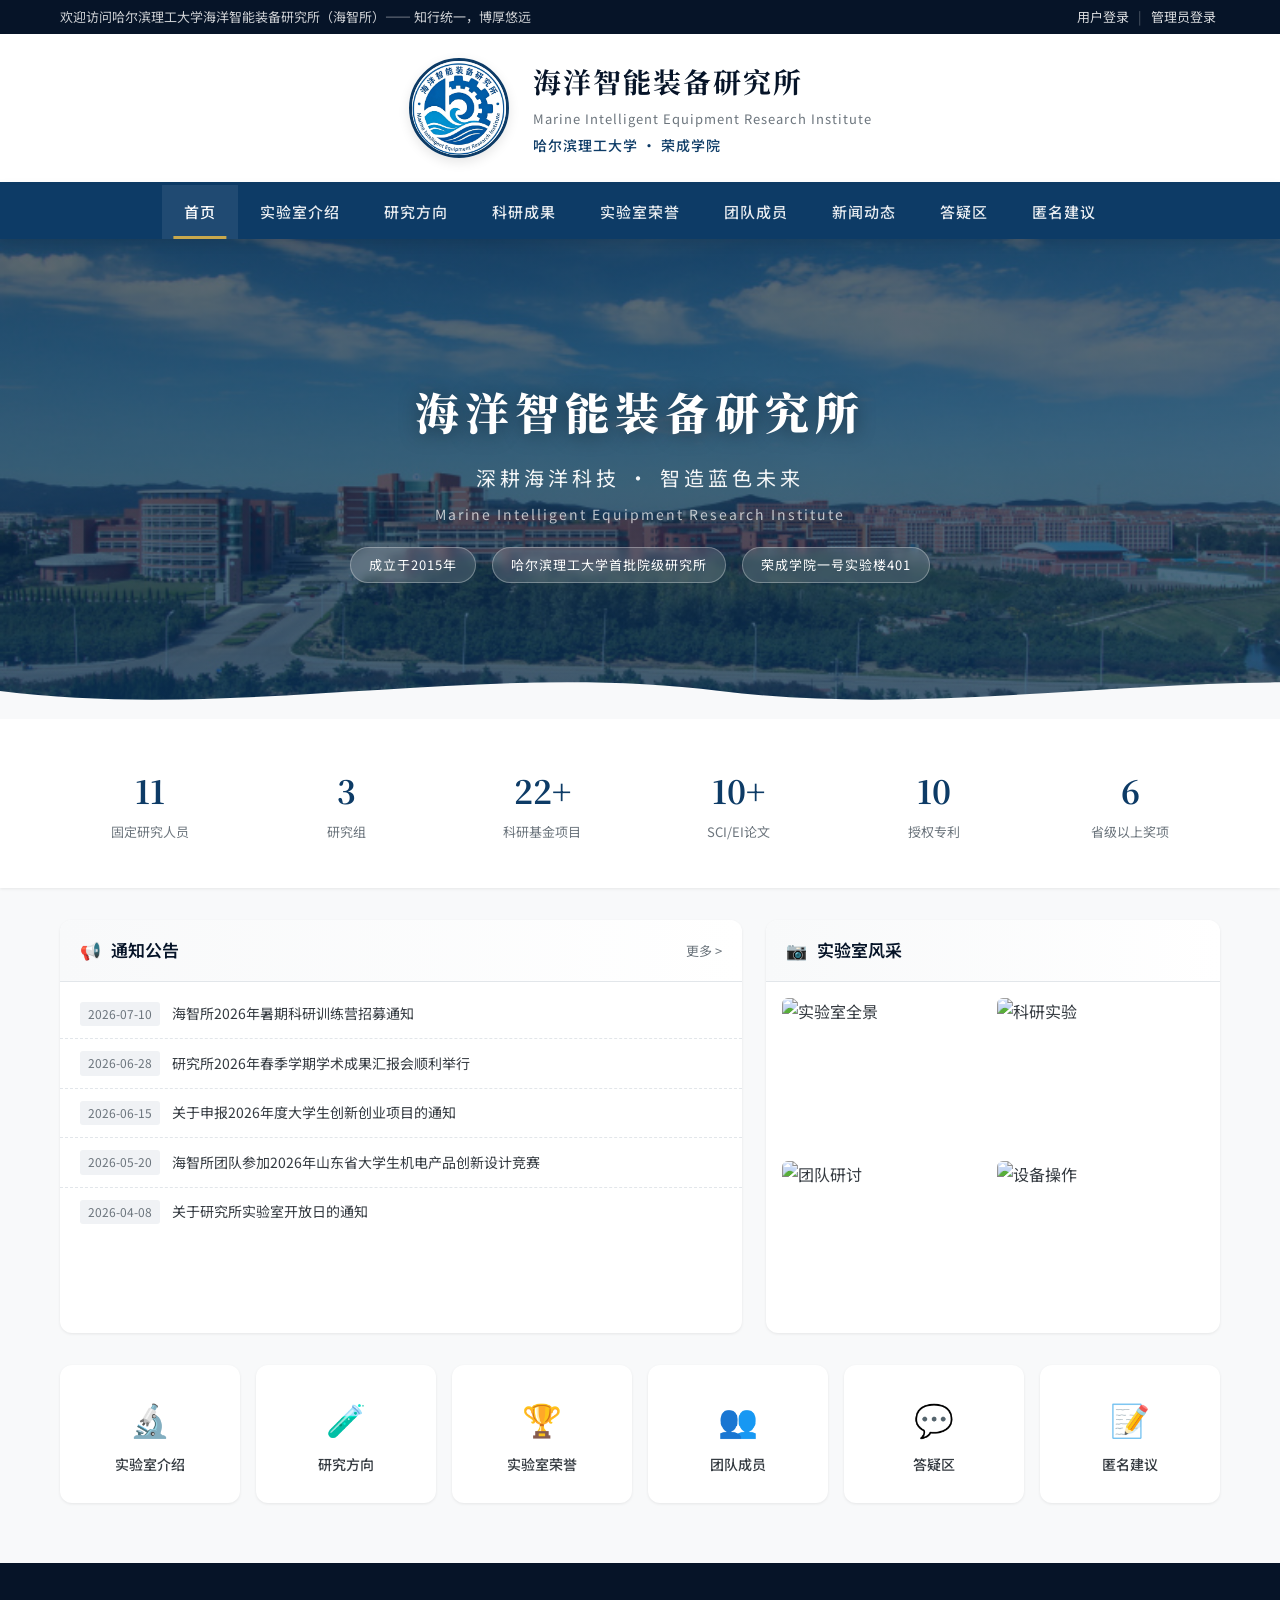
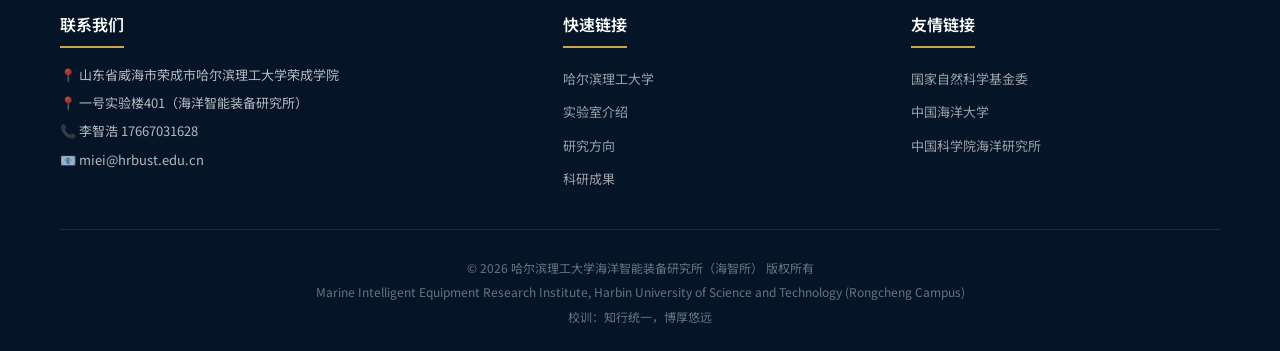
==== index.html @ a6be6913 "feat: 使用真实图片和研究所信息完善网站 - 更新Banner为校区全景图 - 更新数据为真实研究方向/成果/荣誉 - 团队成员使用真实照片 - 添加实验室环境/获奖证书/团队合影展示 - 添加学" ====
<!DOCTYPE html>
<html lang="zh-CN">
<head>
    <meta charset="UTF-8">
    <meta name="viewport" content="width=device-width, initial-scale=1.0">
    <title>哈尔滨理工大学海洋智能装备研究所（海智所）</title>
    <link rel="stylesheet" href="css/style.css">
    <link rel="preconnect" href="https://fonts.googleapis.com">
    <link rel="preconnect" href="https://fonts.gstatic.com" crossorigin>
    <link href="https://fonts.googleapis.com/css2?family=Noto+Serif+SC:wght@400;500;600;700;900&family=Noto+Sans+SC:wght@300;400;500;700&display=swap" rel="stylesheet">
</head>
<body>
    <!-- Top Bar -->
    <div class="top-bar">
        <div class="container">
            <span>欢迎访问哈尔滨理工大学海洋智能装备研究所（海智所）—— 知行统一，博厚悠远</span>
            <div class="top-links">
                <a href="login.html">用户登录</a>
                <span class="sep">|</span>
                <a href="admin-login.html">管理员登录</a>
            </div>
        </div>
    </div>

    <!-- Header -->
    <header class="site-header">
        <div class="container">
            <div class="header-inner">
                <div class="logo-section">
                    <img src="assets/gallery/海智所logo.jpg" alt="海洋智能装备研究所" class="logo-img">
                    <div class="logo-text">
                        <h1 class="site-name">海洋智能装备研究所</h1>
                        <p class="site-subtitle">Marine Intelligent Equipment Research Institute</p>
                        <p class="site-affiliation">哈尔滨理工大学 · 荣成学院</p>
                    </div>
                </div>
            </div>
        </div>
    </header>

    <!-- Navigation -->
    <nav class="main-nav">
        <div class="container">
            <ul class="nav-list">
                <li><a href="#" class="nav-link active" data-page="home">首页</a></li>
                <li><a href="#" class="nav-link" data-page="about">实验室介绍</a></li>
                <li><a href="#" class="nav-link" data-page="research">研究方向</a></li>
                <li><a href="#" class="nav-link" data-page="achievements">科研成果</a></li>
                <li><a href="#" class="nav-link" data-page="honors">实验室荣誉</a></li>
                <li><a href="#" class="nav-link" data-page="team">团队成员</a></li>
                <li><a href="#" class="nav-link" data-page="news">新闻动态</a></li>
                <li><a href="#" class="nav-link" data-page="qa">答疑区</a></li>
                <li><a href="#" class="nav-link" data-page="anonymous">匿名建议</a></li>
            </ul>
        </div>
    </nav>

    <!-- Main Content -->
    <main class="main-content" id="mainContent">
        <!-- ========== 首页 ========== -->
        <section class="page-section active" id="home">
            <!-- Banner -->
            <div class="banner-hero">
                <div class="banner-bg" style="background-image: url('assets/gallery/哈尔滨理工大学（威海）全貌.jpg');">
                    <div class="banner-overlay"></div>
                </div>
                <div class="banner-content container">
                    <h2>海洋智能装备研究所</h2>
                    <p class="banner-subtitle">深耕海洋科技 · 智造蓝色未来</p>
                    <p class="banner-en">Marine Intelligent Equipment Research Institute</p>
                    <div class="banner-tags">
                        <span>成立于2015年</span>
                        <span>哈尔滨理工大学首批院级研究所</span>
                        <span>荣成学院一号实验楼401</span>
                    </div>
                </div>
                <div class="banner-wave"></div>
            </div>

            <!-- Stats Bar -->
            <div class="stats-bar">
                <div class="container">
                    <div class="stats-grid">
                        <div class="stat-item">
                            <span class="stat-num">11</span>
                            <span class="stat-label">固定研究人员</span>
                        </div>
                        <div class="stat-item">
                            <span class="stat-num">3</span>
                            <span class="stat-label">研究组</span>
                        </div>
                        <div class="stat-item">
                            <span class="stat-num">22+</span>
                            <span class="stat-label">科研基金项目</span>
                        </div>
                        <div class="stat-item">
                            <span class="stat-num">10+</span>
                            <span class="stat-label">SCI/EI论文</span>
                        </div>
                        <div class="stat-item">
                            <span class="stat-num">10</span>
                            <span class="stat-label">授权专利</span>
                        </div>
                        <div class="stat-item">
                            <span class="stat-num">6</span>
                            <span class="stat-label">省级以上奖项</span>
                        </div>
                    </div>
                </div>
            </div>

            <div class="container">
                <!-- Notice & Gallery -->
                <div class="home-grid">
                    <!-- 通知公告 -->
                    <div class="home-card notice-card">
                        <div class="card-header">
                            <h3><span class="icon">📢</span> 通知公告</h3>
                            <a href="#" class="more-link" data-page="news">更多 &gt;</a>
                        </div>
                        <ul class="notice-list" id="noticeList">
                            <!-- 动态渲染 -->
                        </ul>
                    </div>

                    <!-- 实验室风采 -->
                    <div class="home-card gallery-card">
                        <div class="card-header">
                            <h3><span class="icon">📷</span> 实验室风采</h3>
                        </div>
                        <div class="gallery-grid" id="galleryGrid">
                            <!-- 动态渲染 -->
                        </div>
                    </div>
                </div>

                <!-- 快捷入口 -->
                <div class="quick-links">
                    <a href="#" class="quick-link-item" data-page="about">
                        <span class="ql-icon">🔬</span>
                        <span>实验室介绍</span>
                    </a>
                    <a href="#" class="quick-link-item" data-page="research">
                        <span class="ql-icon">🧪</span>
                        <span>研究方向</span>
                    </a>
                    <a href="#" class="quick-link-item" data-page="honors">
                        <span class="ql-icon">🏆</span>
                        <span>实验室荣誉</span>
                    </a>
                    <a href="#" class="quick-link-item" data-page="team">
                        <span class="ql-icon">👥</span>
                        <span>团队成员</span>
                    </a>
                    <a href="#" class="quick-link-item" data-page="qa">
                        <span class="ql-icon">💬</span>
                        <span>答疑区</span>
                    </a>
                    <a href="#" class="quick-link-item" data-page="anonymous">
                        <span class="ql-icon">📝</span>
                        <span>匿名建议</span>
                    </a>
                </div>
            </div>
        </section>

        <!-- ========== 实验室介绍 ========== -->
        <section class="page-section" id="about">
            <div class="page-banner" style="background-image: url('assets/gallery/海智所环境/1a6f746c373cbdbd4ec07d8bdb1badfb.jpg');">
                <div class="page-banner-overlay"></div>
                <div class="container">
                    <h2>实验室介绍</h2>
                    <p>About the Institute</p>
                </div>
            </div>
            <div class="container page-body">
                <div class="about-content" id="aboutContent">
                    <!-- 动态渲染 -->
                </div>
                <!-- 实验室环境照片展示 -->
                <div class="lab-environment" id="labEnvironment">
                    <h3 class="section-title">实验室环境</h3>
                    <div class="env-gallery" id="envGallery">
                        <!-- 动态渲染 -->
                    </div>
                </div>
            </div>
        </section>

        <!-- ========== 研究方向 ========== -->
        <section class="page-section" id="research">
            <div class="page-banner">
                <div class="page-banner-overlay"></div>
                <div class="container">
                    <h2>研究方向</h2>
                    <p>Research Directions</p>
                </div>
            </div>
            <div class="container page-body">
                <div class="research-intro">
                    <p>研究所下设三个研究组，围绕海洋智能装备领域的关键科学与技术问题开展系统性研究。</p>
                </div>
                <div class="research-grid" id="researchGrid">
                    <!-- 动态渲染 -->
                </div>
            </div>
        </section>

        <!-- ========== 科研成果 ========== -->
        <section class="page-section" id="achievements">
            <div class="page-banner">
                <div class="page-banner-overlay"></div>
                <div class="container">
                    <h2>科研成果</h2>
                    <p>Research Achievements</p>
                </div>
            </div>
            <div class="container page-body">
                <!-- 科研项目统计 -->
                <div class="ach-stats">
                    <div class="ach-stat-card">
                        <span class="ach-stat-num">2</span>
                        <span class="ach-stat-label">国家自然科学基金</span>
                    </div>
                    <div class="ach-stat-card">
                        <span class="ach-stat-num">5</span>
                        <span class="ach-stat-label">省级基金</span>
                    </div>
                    <div class="ach-stat-card">
                        <span class="ach-stat-num">4</span>
                        <span class="ach-stat-label">司局级基金</span>
                    </div>
                    <div class="ach-stat-card">
                        <span class="ach-stat-num">11</span>
                        <span class="ach-stat-label">校级基金</span>
                    </div>
                    <div class="ach-stat-card">
                        <span class="ach-stat-num">10+</span>
                        <span class="ach-stat-label">SCI/EI论文</span>
                    </div>
                    <div class="ach-stat-card">
                        <span class="ach-stat-num">10</span>
                        <span class="ach-stat-label">授权专利</span>
                    </div>
                </div>
                <h3 class="section-title">代表性成果</h3>
                <div class="achievements-list" id="achievementsList">
                    <!-- 动态渲染 -->
                </div>
                <!-- 学生项目 -->
                <h3 class="section-title" style="margin-top:48px;">学生创新项目</h3>
                <div class="student-projects" id="studentProjects">
                    <!-- 动态渲染 -->
                </div>
            </div>
        </section>

        <!-- ========== 实验室荣誉 ========== -->
        <section class="page-section" id="honors">
            <div class="page-banner">
                <div class="page-banner-overlay"></div>
                <div class="container">
                    <h2>实验室荣誉</h2>
                    <p>Honors & Awards</p>
                </div>
            </div>
            <div class="container page-body">
                <div class="honors-grid" id="honorsGrid">
                    <!-- 动态渲染 -->
                </div>
                <!-- 获奖证书展示 -->
                <div class="certificates-section" id="certificatesSection">
                    <h3 class="section-title">获奖证书</h3>
                    <div class="cert-gallery" id="certGallery">
                        <!-- 动态渲染 -->
                    </div>
                </div>
            </div>
        </section>

        <!-- ========== 团队成员 ========== -->
        <section class="page-section" id="team">
            <div class="page-banner">
                <div class="page-banner-overlay"></div>
                <div class="container">
                    <h2>团队成员</h2>
                    <p>Our Team</p>
                </div>
            </div>
            <div class="container page-body">
                <div class="team-intro">
                    <p>研究所现有固定研究人员11人，其中副教授3人、讲师8人，在读学生15余人，形成了一支结构合理、锐意进取的科研团队。</p>
                </div>
                <div class="team-grid" id="teamGrid">
                    <!-- 动态渲染 -->
                </div>
                <!-- 团队合影 -->
                <div class="team-photos" id="teamPhotos">
                    <h3 class="section-title">团队风采</h3>
                    <div class="team-photos-grid" id="teamPhotosGrid">
                        <!-- 动态渲染 -->
                    </div>
                </div>
            </div>
        </section>

        <!-- ========== 新闻动态 ========== -->
        <section class="page-section" id="news">
            <div class="page-banner">
                <div class="page-banner-overlay"></div>
                <div class="container">
                    <h2>新闻动态</h2>
                    <p>News & Events</p>
                </div>
            </div>
            <div class="container page-body">
                <div class="news-list" id="newsList">
                    <!-- 动态渲染 -->
                </div>
            </div>
        </section>

        <!-- ========== 答疑区 ========== -->
        <section class="page-section" id="qa">
            <div class="page-banner">
                <div class="page-banner-overlay"></div>
                <div class="container">
                    <h2>答疑区</h2>
                    <p>Q & A</p>
                </div>
            </div>
            <div class="container page-body">
                <div class="qa-auth-wall" id="qaAuthWall">
                    <div class="auth-prompt">
                        <span class="auth-icon">🔒</span>
                        <h3>请先登录</h3>
                        <p>答疑区需要用户登录后才能访问</p>
                        <a href="login.html" class="btn-primary">前往登录</a>
                    </div>
                </div>
                <div class="qa-content" id="qaContent" style="display:none;">
                    <div class="qa-list" id="qaList">
                        <!-- 动态加载 -->
                    </div>
                    <div class="qa-form">
                        <h4>提交新问题</h4>
                        <textarea id="qaQuestion" placeholder="请输入您的问题..."></textarea>
                        <button class="btn-primary" onclick="submitQuestion()">提交问题</button>
                    </div>
                </div>
            </div>
        </section>

        <!-- ========== 匿名建议 ========== -->
        <section class="page-section" id="anonymous">
            <div class="page-banner">
                <div class="page-banner-overlay"></div>
                <div class="container">
                    <h2>匿名建议</h2>
                    <p>Anonymous Suggestions</p>
                </div>
            </div>
            <div class="container page-body">
                <div class="anonymous-auth-wall" id="anonymousAuthWall">
                    <div class="auth-prompt">
                        <span class="auth-icon">🔒</span>
                        <h3>请先登录</h3>
                        <p>匿名建议区需要用户登录后才能提交（提交后完全匿名）</p>
                        <a href="login.html" class="btn-primary">前往登录</a>
                    </div>
                </div>
                <div class="anonymous-content" id="anonymousContent" style="display:none;">
                    <div class="anonymous-intro">
                        <p>💡 您的建议将完全匿名提交，我们珍视每一条反馈。</p>
                    </div>
                    <div class="anonymous-form">
                        <select id="suggestionCategory">
                            <option value="">选择建议类别</option>
                            <option value="科研">科研方向</option>
                            <option value="管理">实验室管理</option>
                            <option value="设施">设施设备</option>
                            <option value="其他">其他</option>
                        </select>
                        <textarea id="suggestionContent" placeholder="请输入您的建议（完全匿名）..."></textarea>
                        <button class="btn-primary" onclick="submitSuggestion()">匿名提交</button>
                    </div>
                </div>
            </div>
        </section>
    </main>

    <!-- Footer -->
    <footer class="site-footer">
        <div class="container">
            <div class="footer-grid">
                <div class="footer-col">
                    <h4>联系我们</h4>
                    <p>📍 山东省威海市荣成市哈尔滨理工大学荣成学院</p>
                    <p>📍 一号实验楼401（海洋智能装备研究所）</p>
                    <p>📞 李智浩 17667031628</p>
                    <p>📧 miei@hrbust.edu.cn</p>
                </div>
                <div class="footer-col">
                    <h4>快速链接</h4>
                    <ul>
                        <li><a href="https://www.hrbust.edu.cn" target="_blank">哈尔滨理工大学</a></li>
                        <li><a href="#" data-page="about">实验室介绍</a></li>
                        <li><a href="#" data-page="research">研究方向</a></li>
                        <li><a href="#" data-page="achievements">科研成果</a></li>
                    </ul>
                </div>
                <div class="footer-col">
                    <h4>友情链接</h4>
                    <ul>
                        <li><a href="https://www.nsfc.gov.cn" target="_blank">国家自然科学基金委</a></li>
                        <li><a href="https://www.ouc.edu.cn" target="_blank">中国海洋大学</a></li>
                        <li><a href="https://www.qdio.ac.cn" target="_blank">中国科学院海洋研究所</a></li>
                    </ul>
                </div>
            </div>
            <div class="footer-bottom">
                <p>© 2026 哈尔滨理工大学海洋智能装备研究所（海智所） 版权所有</p>
                <p>Marine Intelligent Equipment Research Institute, Harbin University of Science and Technology (Rongcheng Campus)</p>
                <p style="margin-top:4px;">校训：知行统一，博厚悠远</p>
            </div>
        </div>
    </footer>

    <script src="js/data.js"></script>
    <script src="js/main.js"></script>
</body>
</html>
---- css/style.css ----
/* ============================================
   海洋智能装备研究所 - 主样式表
   哈尔滨理工大学威海校区
   ============================================ */

:root {
    --primary: #0d3b66;
    --primary-dark: #061428;
    --primary-light: #1a6b8a;
    --accent: #c9a84c;
    --accent-light: #e8d5a3;
    --white: #ffffff;
    --gray-50: #f8f9fa;
    --gray-100: #f0f2f5;
    --gray-200: #e2e6ea;
    --gray-300: #ced4da;
    --gray-600: #6c757d;
    --gray-800: #343a40;
    --gray-900: #212529;
    --red: #c0392b;
    --shadow-sm: 0 1px 3px rgba(0,0,0,0.08);
    --shadow-md: 0 4px 12px rgba(0,0,0,0.1);
    --shadow-lg: 0 8px 30px rgba(0,0,0,0.12);
    --radius: 6px;
    --radius-lg: 12px;
    --transition: 0.3s cubic-bezier(0.4, 0, 0.2, 1);
}

*, *::before, *::after { margin: 0; padding: 0; box-sizing: border-box; }
html { scroll-behavior: smooth; }

body {
    font-family: 'Noto Sans SC', -apple-system, BlinkMacSystemFont, sans-serif;
    color: var(--gray-800);
    background: var(--gray-50);
    line-height: 1.7;
    min-height: 100vh;
}
.container { max-width: 1200px; margin: 0 auto; padding: 0 20px; }
a { color: var(--primary); text-decoration: none; transition: var(--transition); }
a:hover { color: var(--primary-light); }
ul { list-style: none; }

/* ========== Top Bar ========== */
.top-bar {
    background: var(--primary-dark);
    color: rgba(255,255,255,0.8);
    font-size: 13px;
    padding: 6px 0;
}
.top-bar .container { display: flex; justify-content: space-between; align-items: center; }
.top-links a { color: rgba(255,255,255,0.85); font-size: 13px; padding: 0 4px; }
.top-links a:hover { color: var(--accent-light); }
.top-links .sep { color: rgba(255,255,255,0.3); margin: 0 2px; }

/* ========== Header ========== */
.site-header {
    background: var(--white);
    padding: 24px 0;
    border-bottom: 3px solid var(--primary);
    box-shadow: var(--shadow-sm);
}
.header-inner { display: flex; align-items: center; justify-content: center; }
.logo-section { display: flex; align-items: center; gap: 24px; }
.logo-img {
    width: 100px; height: 100px;
    border-radius: 50%;
    object-fit: cover;
    border: 3px solid var(--primary);
    box-shadow: var(--shadow-md);
}
.logo-text { text-align: left; }
.site-name {
    font-family: 'Noto Serif SC', serif;
    font-size: 28px; font-weight: 700;
    color: var(--primary-dark);
    letter-spacing: 2px;
}
.site-subtitle { font-size: 13px; color: var(--gray-600); letter-spacing: 1px; margin-top: 2px; }
.site-affiliation { font-size: 14px; color: var(--primary); font-weight: 500; margin-top: 4px; letter-spacing: 1px; }

/* ========== Navigation ========== */
.main-nav {
    background: var(--primary);
    position: sticky; top: 0; z-index: 1000;
    box-shadow: var(--shadow-md);
}
.nav-list { display: flex; justify-content: center; flex-wrap: wrap; }
.nav-link {
    display: block;
    color: rgba(255,255,255,0.9);
    padding: 14px 22px;
    font-size: 15px; font-weight: 500;
    letter-spacing: 1px;
    position: relative;
    transition: var(--transition);
}
.nav-link::after {
    content: '';
    position: absolute; bottom: 0; left: 50%;
    transform: translateX(-50%);
    width: 0; height: 3px;
    background: var(--accent);
    transition: width var(--transition);
}
.nav-link:hover, .nav-link.active { color: var(--white); background: rgba(255,255,255,0.08); }
.nav-link:hover::after, .nav-link.active::after { width: 70%; }

/* ========== Banner Slider ========== */
.banner-slider { position: relative; height: 420px; overflow: hidden; }
.slider-wrapper { height: 100%; position: relative; }
.slide { position: absolute; top: 0; left: 0; width: 100%; height: 100%; opacity: 0; transition: opacity 0.8s ease; }
.slide.active { opacity: 1; }
.slide-bg { position: absolute; top: 0; left: 0; width: 100%; height: 100%; }
.slide-overlay {
    position: absolute; top: 0; left: 0; width: 100%; height: 100%;
    background: radial-gradient(ellipse at center, transparent 30%, rgba(6,20,40,0.6) 100%);
}
.slide-wave {
    position: absolute; bottom: -2px; left: 0; width: 100%; height: 80px;
    background: url("data:image/svg+xml,%3Csvg xmlns='http://www.w3.org/2000/svg' viewBox='0 0 1440 80'%3E%3Cpath fill='%23f8f9fa' d='M0,40 C240,80 480,0 720,40 C960,80 1200,0 1440,40 L1440,80 L0,80 Z'%3E%3C/path%3E%3C/svg%3E") repeat-x;
    background-size: 1440px 80px;
    animation: waveMove 20s linear infinite;
}
@keyframes waveMove { from { background-position-x: 0; } to { background-position-x: 1440px; } }
.slide-content {
    position: relative; z-index: 2;
    height: 100%;
    display: flex; flex-direction: column; justify-content: center; align-items: center;
    text-align: center; color: var(--white);
}
.slide-content h2 {
    font-family: 'Noto Serif SC', serif;
    font-size: 42px; font-weight: 900;
    letter-spacing: 4px; margin-bottom: 16px;
    text-shadow: 0 2px 20px rgba(0,0,0,0.3);
    animation: fadeInUp 0.8s ease;
}
.slide-content p { font-size: 18px; letter-spacing: 3px; opacity: 0.9; animation: fadeInUp 0.8s ease 0.2s both; }
.slide-tag { font-size: 13px; letter-spacing: 2px; opacity: 0.7; margin-top: 12px; animation: fadeInUp 0.8s ease 0.4s both; }
@keyframes fadeInUp { from { opacity: 0; transform: translateY(20px); } to { opacity: 1; transform: translateY(0); } }

.slider-controls { position: absolute; bottom: 24px; left: 50%; transform: translateX(-50%); display: flex; gap: 10px; z-index: 3; }
.slider-dot {
    width: 12px; height: 12px; border-radius: 50%;
    border: 2px solid rgba(255,255,255,0.7);
    background: transparent; cursor: pointer; transition: var(--transition);
}
.slider-dot.active, .slider-dot:hover { background: var(--accent); border-color: var(--accent); }
.slider-arrow {
    position: absolute; top: 50%; transform: translateY(-50%); z-index: 3;
    background: rgba(0,0,0,0.2); border: none;
    color: var(--white); font-size: 24px;
    width: 48px; height: 48px; border-radius: 50%;
    cursor: pointer; transition: var(--transition);
}
.slider-arrow:hover { background: rgba(0,0,0,0.4); }
.slider-arrow.prev { left: 20px; }
.slider-arrow.next { right: 20px; }

/* ========== Home Grid ========== */
.home-grid { display: grid; grid-template-columns: 1.2fr 0.8fr; gap: 24px; margin-top: 32px; }
.home-card {
    background: var(--white); border-radius: var(--radius-lg);
    box-shadow: var(--shadow-sm); overflow: hidden;
    transition: box-shadow var(--transition);
}
.home-card:hover { box-shadow: var(--shadow-md); }
.card-header {
    display: flex; justify-content: space-between; align-items: center;
    padding: 16px 20px; border-bottom: 1px solid var(--gray-200);
    background: linear-gradient(to right, var(--gray-50), var(--white));
}
.card-header h3 { font-size: 17px; font-weight: 600; color: var(--primary-dark); }
.card-header .icon { margin-right: 6px; }
.more-link { font-size: 13px; color: var(--gray-600); }
.more-link:hover { color: var(--primary); }

.notice-list { padding: 8px 0; }
.notice-list li { border-bottom: 1px dashed var(--gray-200); }
.notice-list li:last-child { border-bottom: none; }
.notice-list a {
    display: flex; align-items: center;
    padding: 12px 20px; font-size: 14px; color: var(--gray-800);
    transition: var(--transition);
}
.notice-list a:hover { background: var(--gray-50); color: var(--primary); }
.notice-date {
    font-size: 12px; color: var(--gray-600);
    background: var(--gray-100); padding: 2px 8px;
    border-radius: 3px; margin-right: 12px; white-space: nowrap;
}

.gallery-grid { display: grid; grid-template-columns: 1fr 1fr; gap: 8px; padding: 16px; }
.gallery-item { aspect-ratio: 4/3; border-radius: var(--radius); overflow: hidden; }
.gallery-placeholder {
    width: 100%; height: 100%;
    background: linear-gradient(135deg, var(--primary) 0%, var(--primary-light) 100%);
    display: flex; align-items: center; justify-content: center;
    color: rgba(255,255,255,0.7); font-size: 13px; letter-spacing: 1px;
    transition: transform var(--transition); cursor: pointer;
}
.gallery-placeholder:hover { transform: scale(1.05); }

.quick-links { display: grid; grid-template-columns: repeat(6, 1fr); gap: 16px; margin: 32px 0 48px; }
.quick-link-item {
    display: flex; flex-direction: column; align-items: center; gap: 8px;
    padding: 24px 16px; background: var(--white); border-radius: var(--radius-lg);
    box-shadow: var(--shadow-sm); transition: var(--transition);
    cursor: pointer; border: 2px solid transparent;
}
.quick-link-item:hover { transform: translateY(-4px); box-shadow: var(--shadow-md); border-color: var(--primary-light); }
.ql-icon { font-size: 32px; }
.quick-link-item span:last-child { font-size: 14px; font-weight: 500; color: var(--gray-800); }

/* ========== Page Sections ========== */
.page-section { display: none; animation: pageFadeIn 0.4s ease; }
.page-section.active { display: block; }
@keyframes pageFadeIn { from { opacity: 0; transform: translateY(10px); } to { opacity: 1; transform: translateY(0); } }

.page-banner {
    background: linear-gradient(135deg, var(--primary-dark) 0%, var(--primary) 50%, var(--primary-light) 100%);
    padding: 48px 0; text-align: center; color: var(--white);
    position: relative; overflow: hidden;
}
.page-banner::before {
    content: ''; position: absolute; top: -50%; right: -10%;
    width: 400px; height: 400px; border-radius: 50%;
    background: rgba(255,255,255,0.03);
}
.page-banner::after {
    content: ''; position: absolute; bottom: -30%; left: -5%;
    width: 300px; height: 300px; border-radius: 50%;
    background: rgba(255,255,255,0.03);
}
.page-banner h2 { font-family: 'Noto Serif SC', serif; font-size: 32px; font-weight: 700; letter-spacing: 3px; position: relative; z-index: 1; }
.page-banner p { font-size: 14px; letter-spacing: 2px; opacity: 0.7; margin-top: 8px; position: relative; z-index: 1; }
.page-body { padding: 40px 0 60px; }

/* ========== About ========== */
.about-content { max-width: 900px; margin: 0 auto; }
.about-intro h3, .about-mission h3 {
    font-family: 'Noto Serif SC', serif; font-size: 22px;
    color: var(--primary-dark); margin-bottom: 16px;
    padding-bottom: 12px; border-bottom: 2px solid var(--accent);
    display: inline-block;
}
.about-intro p, .about-mission p { font-size: 15px; line-height: 2; color: var(--gray-800); margin-bottom: 20px; text-indent: 2em; }
.about-features { display: grid; grid-template-columns: repeat(4, 1fr); gap: 20px; margin: 40px 0; }
.feature-item {
    text-align: center; padding: 24px;
    background: var(--white); border-radius: var(--radius-lg);
    box-shadow: var(--shadow-sm); transition: var(--transition);
}
.feature-item:hover { transform: translateY(-4px); box-shadow: var(--shadow-md); }
.feature-num { display: block; font-family: 'Noto Serif SC', serif; font-size: 36px; font-weight: 700; color: var(--primary); }
.feature-label { font-size: 13px; color: var(--gray-600); margin-top: 4px; }

/* ========== Research ========== */
.research-grid { display: grid; grid-template-columns: repeat(3, 1fr); gap: 24px; }
.research-card {
    background: var(--white); padding: 32px 24px;
    border-radius: var(--radius-lg); box-shadow: var(--shadow-sm);
    text-align: center; transition: var(--transition);
    border-top: 4px solid transparent;
}
.research-card:hover { transform: translateY(-6px); box-shadow: var(--shadow-lg); border-top-color: var(--primary); }
.research-icon { font-size: 48px; margin-bottom: 16px; }
.research-card h3 { font-size: 17px; font-weight: 600; color: var(--primary-dark); margin-bottom: 12px; }
.research-card p { font-size: 14px; color: var(--gray-600); line-height: 1.8; }

/* ========== Achievements ========== */
.achievements-list { max-width: 800px; margin: 0 auto; }
.achievement-item { display: flex; gap: 24px; padding: 20px 0; border-bottom: 1px solid var(--gray-200); }
.achievement-item:last-child { border-bottom: none; }
.ach-year { font-family: 'Noto Serif SC', serif; font-size: 24px; font-weight: 700; color: var(--primary); white-space: nowrap; padding-top: 4px; }
.ach-content h4 { font-size: 16px; font-weight: 600; color: var(--gray-900); margin-bottom: 6px; }
.ach-content p { font-size: 14px; color: var(--gray-600); }

/* ========== Honors ========== */
.honors-grid { display: grid; grid-template-columns: repeat(3, 1fr); gap: 24px; }
.honor-card {
    background: var(--white); padding: 32px 20px;
    border-radius: var(--radius-lg); box-shadow: var(--shadow-sm);
    text-align: center; transition: var(--transition);
    position: relative; overflow: hidden;
}
.honor-card::before {
    content: ''; position: absolute; top: 0; left: 0;
    width: 100%; height: 4px;
    background: linear-gradient(to right, var(--accent), var(--primary));
}
.honor-card:hover { transform: translateY(-4px); box-shadow: var(--shadow-md); }
.honor-badge { font-size: 40px; margin-bottom: 12px; }
.honor-card h4 { font-size: 16px; font-weight: 600; color: var(--gray-900); margin-bottom: 6px; }
.honor-card p { font-size: 13px; color: var(--gray-600); }

/* ========== Team ========== */
.team-grid { display: grid; grid-template-columns: repeat(4, 1fr); gap: 24px; }
.team-card {
    background: var(--white); padding: 32px 20px;
    border-radius: var(--radius-lg); box-shadow: var(--shadow-sm);
    text-align: center; transition: var(--transition);
}
.team-card:hover { transform: translateY(-4px); box-shadow: var(--shadow-md); }
.team-avatar {
    width: 80px; height: 80px; border-radius: 50%;
    background: linear-gradient(135deg, var(--primary), var(--primary-light));
    display: flex; align-items: center; justify-content: center;
    font-size: 36px; margin: 0 auto 16px;
    border: 3px solid var(--gray-100);
}
.team-card h4 { font-size: 17px; font-weight: 600; color: var(--gray-900); }
.team-role { font-size: 13px; color: var(--primary); font-weight: 500; margin: 4px 0; }
.team-card p:last-child { font-size: 13px; color: var(--gray-600); margin-top: 4px; }

/* ========== News ========== */
.news-list { max-width: 800px; margin: 0 auto; }
.news-item { display: flex; gap: 20px; padding: 20px 0; border-bottom: 1px solid var(--gray-200); transition: var(--transition); }
.news-item:hover { background: var(--gray-50); padding-left: 12px; }
.news-date-box {
    background: var(--primary); color: var(--white);
    padding: 10px 14px; border-radius: var(--radius);
    text-align: center; min-width: 70px;
    display: flex; flex-direction: column; justify-content: center;
}
.news-day { font-size: 24px; font-weight: 700; line-height: 1; }
.news-month { font-size: 11px; opacity: 0.8; margin-top: 4px; }
.news-content h4 { font-size: 16px; font-weight: 600; color: var(--gray-900); margin-bottom: 6px; }
.news-content p { font-size: 14px; color: var(--gray-600); line-height: 1.7; }

/* ========== Q&A & Anonymous ========== */
.auth-prompt { text-align: center; padding: 60px 20px; background: var(--white); border-radius: var(--radius-lg); box-shadow: var(--shadow-sm); }
.auth-icon { font-size: 48px; display: block; margin-bottom: 16px; }
.auth-prompt h3 { font-size: 20px; color: var(--gray-900); margin-bottom: 8px; }
.auth-prompt p { font-size: 14px; color: var(--gray-600); margin-bottom: 24px; }

.btn-primary {
    display: inline-block; padding: 12px 32px;
    background: var(--primary); color: var(--white);
    border: none; border-radius: var(--radius);
    font-size: 15px; font-weight: 500;
    cursor: pointer; transition: var(--transition); letter-spacing: 1px;
}
.btn-primary:hover { background: var(--primary-light); color: var(--white); transform: translateY(-2px); box-shadow: var(--shadow-md); }

.qa-list, .anonymous-intro { margin-bottom: 32px; }
.qa-item { background: var(--white); padding: 20px; border-radius: var(--radius); margin-bottom: 12px; box-shadow: var(--shadow-sm); }
.qa-item .qa-q { font-weight: 600; color: var(--primary-dark); margin-bottom: 8px; }
.qa-item .qa-a { color: var(--gray-600); font-size: 14px; padding-left: 16px; border-left: 3px solid var(--accent); }
.qa-item .qa-meta { font-size: 12px; color: var(--gray-600); margin-top: 8px; }
.qa-form h4, .anonymous-form h4 { font-size: 17px; margin-bottom: 12px; color: var(--primary-dark); }
.qa-form textarea, .anonymous-form textarea {
    width: 100%; min-height: 120px; padding: 14px;
    border: 1px solid var(--gray-300); border-radius: var(--radius);
    font-family: inherit; font-size: 14px; resize: vertical;
    transition: var(--transition);
}
.qa-form textarea:focus, .anonymous-form textarea:focus { outline: none; border-color: var(--primary); box-shadow: 0 0 0 3px rgba(13,59,102,0.1); }
.anonymous-form select {
    width: 100%; padding: 12px; border: 1px solid var(--gray-300);
    border-radius: var(--radius); font-family: inherit; font-size: 14px;
    margin-bottom: 16px; background: var(--white); transition: var(--transition);
}
.anonymous-form select:focus { outline: none; border-color: var(--primary); }
.anonymous-intro p {
    background: linear-gradient(135deg, #e8f4f8, #f0f8ff);
    padding: 16px 20px; border-radius: var(--radius);
    font-size: 14px; color: var(--primary-dark);
}

/* ========== Footer ========== */
.site-footer { background: var(--primary-dark); color: rgba(255,255,255,0.7); padding: 48px 0 24px; margin-top: 60px; }
.footer-grid { display: grid; grid-template-columns: 1.5fr 1fr 1fr; gap: 40px; margin-bottom: 32px; }
.footer-col h4 { font-size: 16px; font-weight: 600; color: var(--white); margin-bottom: 16px; padding-bottom: 8px; border-bottom: 2px solid var(--accent); display: inline-block; }
.footer-col p { font-size: 13px; margin-bottom: 6px; }
.footer-col ul li { margin-bottom: 6px; }
.footer-col ul a { color: rgba(255,255,255,0.6); font-size: 13px; }
.footer-col ul a:hover { color: var(--accent-light); }
.footer-bottom { text-align: center; padding-top: 24px; border-top: 1px solid rgba(255,255,255,0.1); font-size: 12px; color: rgba(255,255,255,0.4); }
.footer-bottom p { margin-top: 4px; }

/* ========== Login Pages ========== */
.login-page {
    min-height: 100vh; display: flex; align-items: center; justify-content: center;
    background: linear-gradient(135deg, var(--primary-dark) 0%, var(--primary) 50%, var(--primary-light) 100%);
    padding: 20px;
}
.login-card { background: var(--white); border-radius: var(--radius-lg); box-shadow: var(--shadow-lg); padding: 48px 40px; width: 100%; max-width: 420px; }
.login-logo { text-align: center; margin-bottom: 32px; }
.login-logo img { width: 80px; height: 80px; border-radius: 50%; margin-bottom: 12px; }
.login-logo h3 { font-family: 'Noto Serif SC', serif; font-size: 18px; color: var(--primary-dark); }
.login-logo p { font-size: 12px; color: var(--gray-600); margin-top: 4px; }
.form-group { margin-bottom: 20px; }
.form-group label { display: block; font-size: 14px; font-weight: 500; color: var(--gray-800); margin-bottom: 6px; }
.form-group input {
    width: 100%; padding: 12px 16px; border: 1px solid var(--gray-300);
    border-radius: var(--radius); font-size: 15px; font-family: inherit; transition: var(--transition);
}
.form-group input:focus { outline: none; border-color: var(--primary); box-shadow: 0 0 0 3px rgba(13,59,102,0.1); }
.btn-login {
    width: 100%; padding: 14px; background: var(--primary); color: var(--white);
    border: none; border-radius: var(--radius); font-size: 16px; font-weight: 500;
    cursor: pointer; letter-spacing: 2px; transition: var(--transition); margin-top: 8px;
}
.btn-login:hover { background: var(--primary-light); box-shadow: var(--shadow-md); }
.login-back { text-align: center; margin-top: 20px; font-size: 13px; }
.login-back a { color: var(--gray-600); }
.login-back a:hover { color: var(--primary); }
.login-error { color: var(--red); font-size: 13px; text-align: center; margin-top: 12px; display: none; }
.login-error.show { display: block; }

/* ========== Admin Panel ========== */
.admin-page { min-height: 100vh; background: var(--gray-100); }
.admin-header {
    background: var(--primary-dark); color: var(--white);
    padding: 16px 24px; display: flex; justify-content: space-between; align-items: center;
}
.admin-header h2 { font-family: 'Noto Serif SC', serif; font-size: 18px; letter-spacing: 1px; }
.admin-header .btn-logout {
    padding: 8px 20px; background: rgba(255,255,255,0.15); color: var(--white);
    border: 1px solid rgba(255,255,255,0.3); border-radius: var(--radius);
    cursor: pointer; font-size: 13px; transition: var(--transition);
}
.admin-header .btn-logout:hover { background: rgba(255,255,255,0.25); }
.admin-container { max-width: 1200px; margin: 24px auto; padding: 0 20px; }
.admin-tabs {
    display: flex; gap: 4px; background: var(--white);
    border-radius: var(--radius-lg); padding: 6px;
    box-shadow: var(--shadow-sm); margin-bottom: 24px; flex-wrap: wrap;
}
.admin-tab {
    padding: 10px 20px; border: none; background: transparent;
    font-size: 14px; font-weight: 500; cursor: pointer;
    border-radius: var(--radius); transition: var(--transition); color: var(--gray-600);
}
.admin-tab:hover { background: var(--gray-100); }
.admin-tab.active { background: var(--primary); color: var(--white); }
.admin-panel { background: var(--white); border-radius: var(--radius-lg); box-shadow: var(--shadow-sm); padding: 32px; display: none; }
.admin-panel.active { display: block; }
.admin-panel h3 { font-size: 18px; color: var(--primary-dark); margin-bottom: 24px; padding-bottom: 12px; border-bottom: 2px solid var(--gray-200); }
.admin-form .form-row { display: grid; grid-template-columns: 1fr 1fr; gap: 16px; margin-bottom: 16px; }
.admin-form .form-row.full { grid-template-columns: 1fr; }
.admin-form label { display: block; font-size: 13px; font-weight: 500; color: var(--gray-800); margin-bottom: 4px; }
.admin-form input, .admin-form textarea, .admin-form select {
    width: 100%; padding: 10px 14px; border: 1px solid var(--gray-300);
    border-radius: var(--radius); font-family: inherit; font-size: 14px; transition: var(--transition);
}
.admin-form input:focus, .admin-form textarea:focus, .admin-form select:focus { outline: none; border-color: var(--primary); box-shadow: 0 0 0 3px rgba(13,59,102,0.1); }
.admin-form textarea { min-height: 100px; resize: vertical; }
.admin-form .btn-row { display: flex; gap: 12px; margin-top: 20px; }
.btn-secondary { padding: 10px 24px; background: var(--gray-200); border: none; border-radius: var(--radius); font-size: 14px; cursor: pointer; transition: var(--transition); }
.btn-secondary:hover { background: var(--gray-300); }
.btn-danger { padding: 10px 24px; background: var(--red); color: var(--white); border: none; border-radius: var(--radius); font-size: 14px; cursor: pointer; transition: var(--transition); }
.btn-danger:hover { opacity: 0.9; }

.admin-item-list { margin-top: 24px; }
.admin-item { display: flex; justify-content: space-between; align-items: center; padding: 14px 16px; background: var(--gray-50); border-radius: var(--radius); margin-bottom: 8px; transition: var(--transition); }
.admin-item:hover { background: var(--gray-100); }
.admin-item-info { flex: 1; }
.admin-item-info h4 { font-size: 15px; color: var(--gray-900); }
.admin-item-info p { font-size: 13px; color: var(--gray-600); margin-top: 2px; }
.admin-item-actions { display: flex; gap: 8px; }
.admin-item-actions button { padding: 6px 14px; border: none; border-radius: var(--radius); font-size: 12px; cursor: pointer; transition: var(--transition); }
.btn-edit { background: var(--primary-light); color: var(--white); }
.btn-edit:hover { opacity: 0.85; }
.btn-delete { background: var(--red); color: var(--white); }
.btn-delete:hover { opacity: 0.85; }

.image-upload-area {
    border: 2px dashed var(--gray-300); border-radius: var(--radius);
    padding: 40px; text-align: center; cursor: pointer;
    transition: var(--transition); margin-bottom: 16px;
}
.image-upload-area:hover { border-color: var(--primary); background: rgba(13,59,102,0.02); }
.image-upload-area .upload-icon { font-size: 36px; margin-bottom: 8px; }
.image-upload-area p { font-size: 13px; color: var(--gray-600); }
.image-preview { display: flex; flex-wrap: wrap; gap: 12px; margin-top: 16px; }
.image-preview-item { position: relative; width: 120px; height: 90px; border-radius: var(--radius); overflow: hidden; }
.image-preview-item img { width: 100%; height: 100%; object-fit: cover; }
.image-preview-item .remove-btn {
    position: absolute; top: 4px; right: 4px;
    width: 22px; height: 22px; border-radius: 50%;
    background: var(--red); color: var(--white); border: none;
    font-size: 12px; cursor: pointer; display: flex; align-items: center; justify-content: center;
}

/* Toast */
.toast {
    position: fixed; top: 20px; right: 20px; z-index: 9999;
    padding: 14px 24px; border-radius: var(--radius);
    color: var(--white); font-size: 14px;
    animation: toastIn 0.3s ease, toastOut 0.3s ease 2.5s forwards;
    box-shadow: var(--shadow-lg);
}
.toast.success { background: #27ae60; }
.toast.error { background: var(--red); }
@keyframes toastIn { from { opacity: 0; transform: translateX(50px); } to { opacity: 1; transform: translateX(0); } }
@keyframes toastOut { from { opacity: 1; } to { opacity: 0; } }

/* ========== Responsive ========== */
@media (max-width: 992px) {
    .home-grid { grid-template-columns: 1fr; }
    .quick-links { grid-template-columns: repeat(3, 1fr); }
    .research-grid { grid-template-columns: repeat(2, 1fr); }
    .honors-grid { grid-template-columns: repeat(2, 1fr); }
    .team-grid { grid-template-columns: repeat(2, 1fr); }
    .about-features { grid-template-columns: repeat(2, 1fr); }
    .footer-grid { grid-template-columns: 1fr; }
    .slide-content h2 { font-size: 28px; }
    .site-name { font-size: 22px; }
}
@media (max-width: 576px) {
    .quick-links { grid-template-columns: repeat(2, 1fr); }
    .research-grid { grid-template-columns: 1fr; }
    .honors-grid { grid-template-columns: 1fr; }
    .team-grid { grid-template-columns: 1fr; }
    .about-features { grid-template-columns: 1fr 1fr; }
    .banner-hero { height: 300px; }
    .banner-hero h2 { font-size: 24px; }
    .banner-tags { flex-direction: column; gap: 6px; }
    .nav-link { padding: 10px 12px; font-size: 13px; }
    .logo-section { flex-direction: column; text-align: center; }
    .logo-text { text-align: center; }
    .stats-grid { grid-template-columns: repeat(3, 1fr); }
    .ach-stats { grid-template-columns: repeat(3, 1fr); }
    .env-gallery { grid-template-columns: repeat(2, 1fr); }
    .team-photos-grid { grid-template-columns: 1fr; }
    .cert-gallery { grid-template-columns: 1fr; }
}

/* ========== Banner Hero (真实图片背景) ========== */
.banner-hero {
    position: relative;
    height: 480px;
    overflow: hidden;
}
.banner-bg {
    position: absolute;
    top: 0; left: 0;
    width: 100%; height: 100%;
    background-size: cover;
    background-position: center;
}
.banner-overlay {
    position: absolute;
    top: 0; left: 0;
    width: 100%; height: 100%;
    background: linear-gradient(180deg, rgba(6,20,40,0.65) 0%, rgba(13,59,102,0.75) 100%);
}
.banner-content {
    position: relative;
    z-index: 2;
    height: 100%;
    display: flex;
    flex-direction: column;
    justify-content: center;
    align-items: center;
    text-align: center;
    color: var(--white);
}
.banner-content h2 {
    font-family: 'Noto Serif SC', serif;
    font-size: 44px;
    font-weight: 900;
    letter-spacing: 6px;
    margin-bottom: 12px;
    text-shadow: 0 2px 20px rgba(0,0,0,0.4);
}
.banner-subtitle {
    font-size: 20px;
    letter-spacing: 4px;
    opacity: 0.95;
    margin-bottom: 8px;
}
.banner-en {
    font-size: 14px;
    letter-spacing: 2px;
    opacity: 0.7;
    margin-bottom: 20px;
}
.banner-tags {
    display: flex;
    gap: 16px;
    flex-wrap: wrap;
    justify-content: center;
}
.banner-tags span {
    padding: 6px 18px;
    background: rgba(255,255,255,0.15);
    border: 1px solid rgba(255,255,255,0.3);
    border-radius: 20px;
    font-size: 13px;
    letter-spacing: 1px;
    backdrop-filter: blur(4px);
}
.banner-wave {
    position: absolute;
    bottom: -2px; left: 0;
    width: 100%; height: 60px;
    background: url("data:image/svg+xml,%3Csvg xmlns='http://www.w3.org/2000/svg' viewBox='0 0 1440 60'%3E%3Cpath fill='%23f8f9fa' d='M0,30 C240,60 480,0 720,30 C960,60 1200,0 1440,30 L1440,60 L0,60 Z'%3E%3C/path%3E%3C/svg%3E") repeat-x;
    background-size: 1440px 60px;
    z-index: 3;
}

/* Page banner with image background */
.page-banner {
    position: relative;
    padding: 56px 0;
    text-align: center;
    color: var(--white);
    background-size: cover;
    background-position: center;
    overflow: hidden;
}
.page-banner-overlay {
    position: absolute;
    top: 0; left: 0;
    width: 100%; height: 100%;
    background: linear-gradient(135deg, rgba(6,20,40,0.85) 0%, rgba(13,59,102,0.8) 100%);
    z-index: 1;
}
.page-banner .container {
    position: relative;
    z-index: 2;
}

/* ========== Stats Bar ========== */
.stats-bar {
    background: var(--white);
    padding: 32px 0;
    box-shadow: var(--shadow-sm);
    margin-bottom: 32px;
}
.stats-grid {
    display: grid;
    grid-template-columns: repeat(6, 1fr);
    gap: 16px;
    text-align: center;
}
.stat-item {
    padding: 12px;
}
.stat-num {
    display: block;
    font-family: 'Noto Serif SC', serif;
    font-size: 32px;
    font-weight: 700;
    color: var(--primary);
}
.stat-label {
    font-size: 13px;
    color: var(--gray-600);
    margin-top: 4px;
}

/* ========== Section Title ========== */
.section-title {
    font-family: 'Noto Serif SC', serif;
    font-size: 22px;
    color: var(--primary-dark);
    margin: 40px 0 24px;
    padding-bottom: 12px;
    border-bottom: 2px solid var(--accent);
    display: inline-block;
}

/* ========== Lab Environment Gallery ========== */
.env-gallery {
    display: grid;
    grid-template-columns: repeat(4, 1fr);
    gap: 12px;
}
.env-item {
    aspect-ratio: 4/3;
    border-radius: var(--radius);
    overflow: hidden;
    cursor: pointer;
    transition: transform var(--transition);
}
.env-item:hover { transform: scale(1.03); }
.env-item img {
    width: 100%;
    height: 100%;
    object-fit: cover;
}

/* ========== Research Intro & Topics ========== */
.research-intro {
    text-align: center;
    max-width: 700px;
    margin: 0 auto 32px;
    font-size: 15px;
    color: var(--gray-600);
}
.research-topics {
    display: flex;
    flex-wrap: wrap;
    gap: 8px;
    justify-content: center;
    margin-top: 16px;
}
.topic-tag {
    padding: 4px 12px;
    background: rgba(13,59,102,0.08);
    color: var(--primary);
    border-radius: 14px;
    font-size: 12px;
    letter-spacing: 0.5px;
}

/* ========== Achievement Stats ========== */
.ach-stats {
    display: grid;
    grid-template-columns: repeat(6, 1fr);
    gap: 16px;
    margin-bottom: 32px;
}
.ach-stat-card {
    text-align: center;
    padding: 20px 12px;
    background: linear-gradient(135deg, var(--primary-dark), var(--primary));
    border-radius: var(--radius-lg);
    color: var(--white);
    transition: transform var(--transition);
}
.ach-stat-card:hover { transform: translateY(-4px); }
.ach-stat-num {
    display: block;
    font-family: 'Noto Serif SC', serif;
    font-size: 28px;
    font-weight: 700;
}
.ach-stat-label {
    font-size: 12px;
    opacity: 0.85;
    margin-top: 4px;
}

/* ========== Student Projects ========== */
.student-projects {
    display: grid;
    grid-template-columns: repeat(2, 1fr);
    gap: 24px;
}
.sp-group {
    background: var(--white);
    padding: 24px;
    border-radius: var(--radius-lg);
    box-shadow: var(--shadow-sm);
}
.sp-level {
    font-size: 16px;
    font-weight: 700;
    color: var(--primary);
    margin-bottom: 12px;
    padding-bottom: 8px;
    border-bottom: 2px solid var(--accent);
}
.sp-list {
    list-style: none;
    padding: 0;
}
.sp-list li {
    padding: 6px 0;
    font-size: 14px;
    color: var(--gray-800);
    border-bottom: 1px dashed var(--gray-200);
}
.sp-list li:last-child { border-bottom: none; }
.sp-list li::before {
    content: '▸ ';
    color: var(--primary-light);
}

/* ========== Certificate Gallery ========== */
.cert-gallery {
    display: grid;
    grid-template-columns: repeat(2, 1fr);
    gap: 16px;
}
.cert-item {
    border-radius: var(--radius);
    overflow: hidden;
    cursor: pointer;
    box-shadow: var(--shadow-sm);
    transition: transform var(--transition);
}
.cert-item:hover { transform: scale(1.02); }
.cert-item img {
    width: 100%;
    height: auto;
    display: block;
}

/* ========== Team Intro ========== */
.team-intro {
    text-align: center;
    max-width: 700px;
    margin: 0 auto 32px;
    font-size: 15px;
    color: var(--gray-600);
    background: linear-gradient(135deg, #e8f4f8, #f0f8ff);
    padding: 16px 24px;
    border-radius: var(--radius);
}

/* Team avatar with real photo */
.team-card .team-avatar {
    width: 100px;
    height: 100px;
    border-radius: 50%;
    overflow: hidden;
    margin: 0 auto 16px;
    border: 3px solid var(--gray-100);
    background: var(--gray-100);
}
.team-card .team-avatar img {
    width: 100%;
    height: 100%;
    object-fit: cover;
}

/* ========== Team Photos Grid ========== */
.team-photos-grid {
    display: grid;
    grid-template-columns: repeat(3, 1fr);
    gap: 16px;
}
.team-photo-item {
    border-radius: var(--radius);
    overflow: hidden;
    cursor: pointer;
    box-shadow: var(--shadow-sm);
    transition: transform var(--transition);
    aspect-ratio: 16/10;
}
.team-photo-item:hover { transform: scale(1.02); }
.team-photo-item img {
    width: 100%;
    height: 100%;
    object-fit: cover;
}

/* ========== Lightbox ========== */
.lightbox {
    position: fixed;
    top: 0; left: 0;
    width: 100%; height: 100%;
    background: rgba(0,0,0,0.9);
    display: flex;
    align-items: center;
    justify-content: center;
    z-index: 9999;
    cursor: pointer;
}
.lightbox img {
    max-width: 90%;
    max-height: 90%;
    object-fit: contain;
    border-radius: var(--radius);
}
.lightbox-close {
    position: absolute;
    top: 20px;
    right: 30px;
    font-size: 40px;
    color: var(--white);
    cursor: pointer;
    z-index: 10;
    transition: opacity var(--transition);
}
.lightbox-close:hover { opacity: 0.7; }

/* ========== Responsive additions ========== */
@media (max-width: 992px) {
    .stats-grid { grid-template-columns: repeat(3, 1fr); }
    .ach-stats { grid-template-columns: repeat(3, 1fr); }
    .env-gallery { grid-template-columns: repeat(3, 1fr); }
    .student-projects { grid-template-columns: 1fr; }
    .team-photos-grid { grid-template-columns: repeat(2, 1fr); }
    .cert-gallery { grid-template-columns: 1fr; }
}
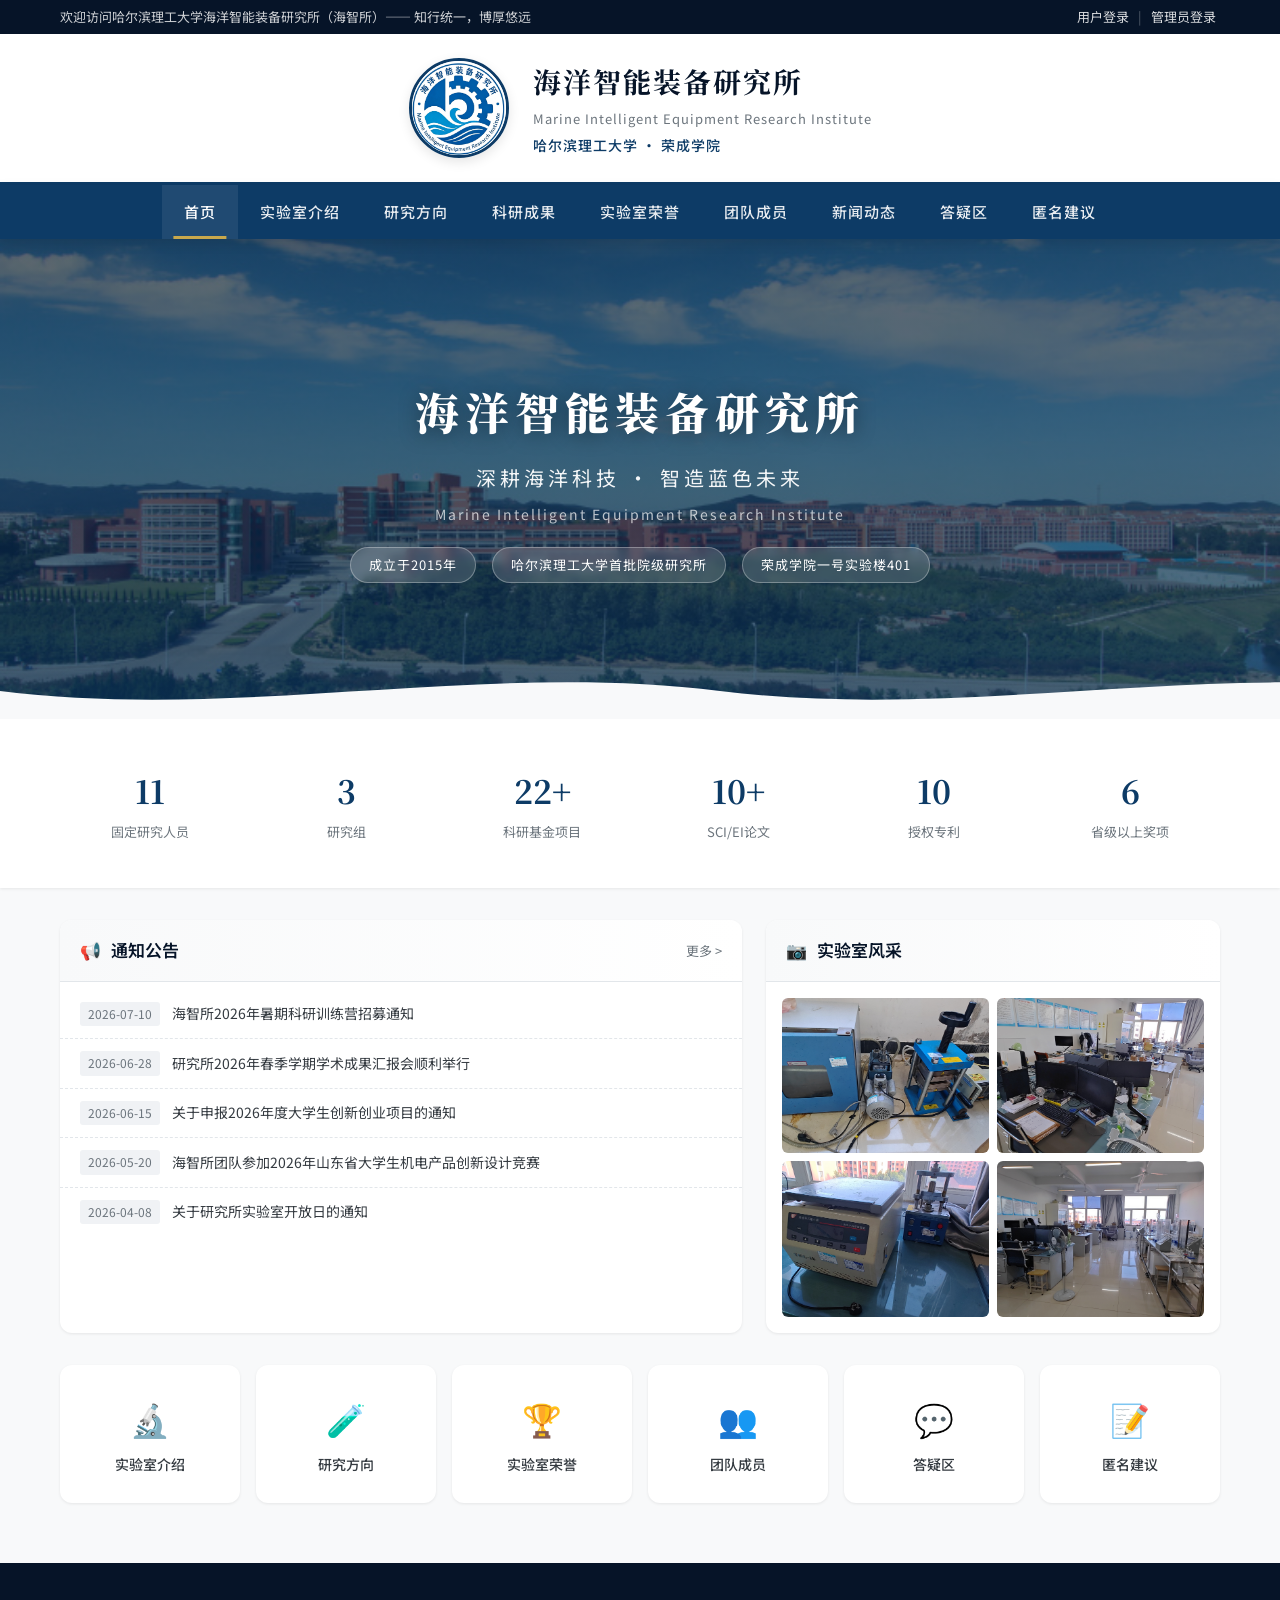
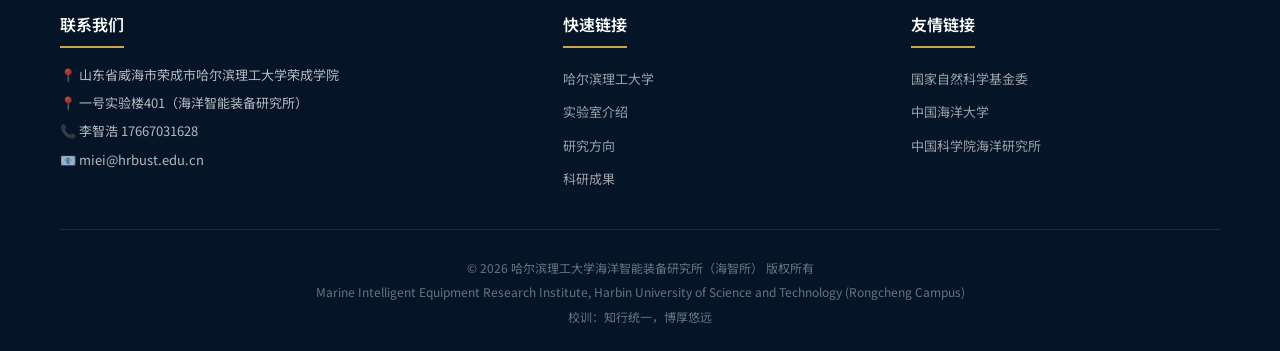
==== commit e7c78ccb: "fix: 修复中文文件名编码问题，所有图片路径改为英文 - 文件夹重命名为英文 (team-members, lab-environment, certificates等) - 根目录图片重命名为英文" ====
--- a/index.html
+++ b/index.html
@@ -27,7 +27,7 @@
         <div class="container">
             <div class="header-inner">
                 <div class="logo-section">
-                    <img src="assets/gallery/海智所logo.jpg" alt="海洋智能装备研究所" class="logo-img">
+                    <img src="assets/gallery/haizhisuo-logo.jpg" alt="海洋智能装备研究所" class="logo-img">
                     <div class="logo-text">
                         <h1 class="site-name">海洋智能装备研究所</h1>
                         <p class="site-subtitle">Marine Intelligent Equipment Research Institute</p>
@@ -61,7 +61,7 @@
         <section class="page-section active" id="home">
             <!-- Banner -->
             <div class="banner-hero">
-                <div class="banner-bg" style="background-image: url('assets/gallery/哈尔滨理工大学（威海）全貌.jpg');">
+                <div class="banner-bg" style="background-image: url('assets/gallery/campus-panorama.jpg');">
                     <div class="banner-overlay"></div>
                 </div>
                 <div class="banner-content container">
@@ -166,7 +166,7 @@
 
         <!-- ========== 实验室介绍 ========== -->
         <section class="page-section" id="about">
-            <div class="page-banner" style="background-image: url('assets/gallery/海智所环境/1a6f746c373cbdbd4ec07d8bdb1badfb.jpg');">
+            <div class="page-banner" style="background-image: url('assets/gallery/lab-environment/1a6f746c373cbdbd4ec07d8bdb1badfb.jpg');">
                 <div class="page-banner-overlay"></div>
                 <div class="container">
                     <h2>实验室介绍</h2>
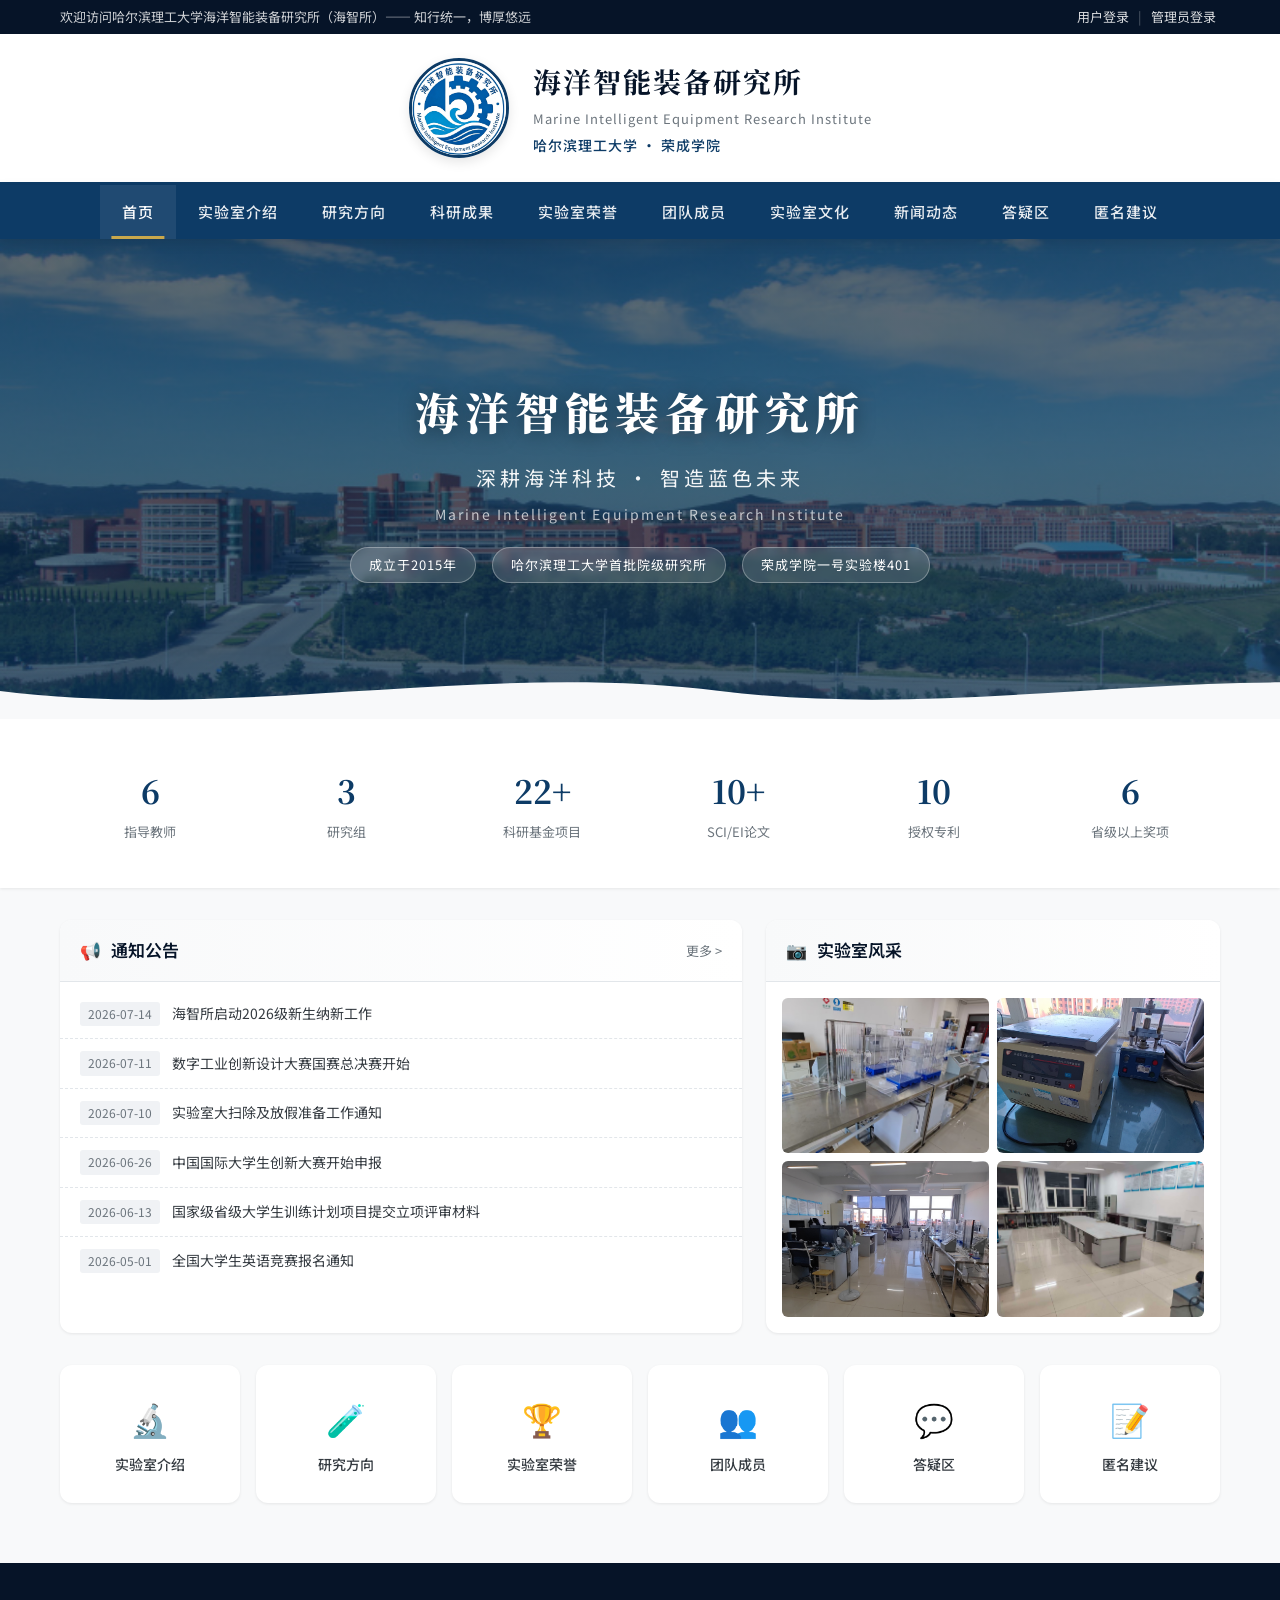
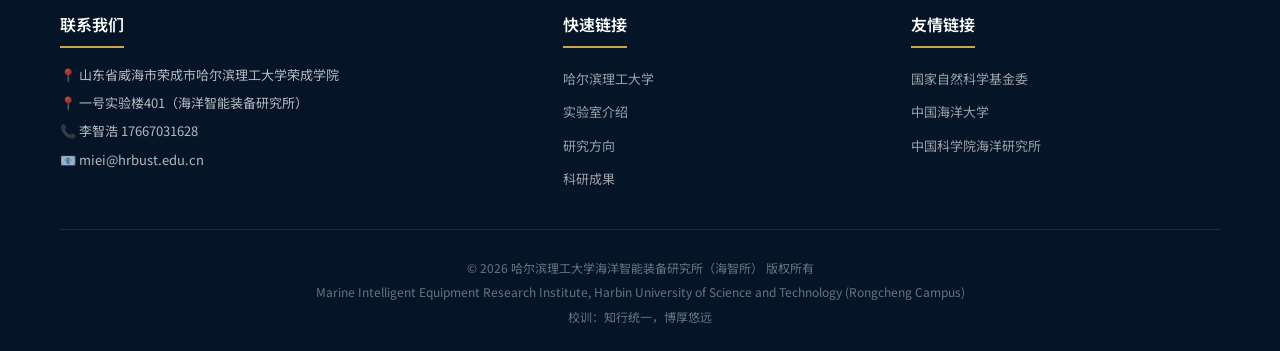
==== commit 704addfd: "refactor: 删除科研成果页面代表性成果板块" ====
--- a/index.html
+++ b/index.html
@@ -48,6 +48,7 @@
                 <li><a href="#" class="nav-link" data-page="achievements">科研成果</a></li>
                 <li><a href="#" class="nav-link" data-page="honors">实验室荣誉</a></li>
                 <li><a href="#" class="nav-link" data-page="team">团队成员</a></li>
+                <li><a href="#" class="nav-link" data-page="labCulturePage">实验室文化</a></li>
                 <li><a href="#" class="nav-link" data-page="news">新闻动态</a></li>
                 <li><a href="#" class="nav-link" data-page="qa">答疑区</a></li>
                 <li><a href="#" class="nav-link" data-page="anonymous">匿名建议</a></li>
@@ -82,8 +83,8 @@
                 <div class="container">
                     <div class="stats-grid">
                         <div class="stat-item">
-                            <span class="stat-num">11</span>
-                            <span class="stat-label">固定研究人员</span>
+                            <span class="stat-num">6</span>
+                            <span class="stat-label">指导教师</span>
                         </div>
                         <div class="stat-item">
                             <span class="stat-num">3</span>
@@ -243,10 +244,6 @@
                         <span class="ach-stat-label">授权专利</span>
                     </div>
                 </div>
-                <h3 class="section-title">代表性成果</h3>
-                <div class="achievements-list" id="achievementsList">
-                    <!-- 动态渲染 -->
-                </div>
                 <!-- 学生项目 -->
                 <h3 class="section-title" style="margin-top:48px;">学生创新项目</h3>
                 <div class="student-projects" id="studentProjects">
@@ -304,6 +301,22 @@
             </div>
         </section>
 
+        <!-- ========== 实验室文化 ========== -->
+        <section class="page-section" id="labCulturePage">
+            <div class="page-banner">
+                <div class="page-banner-overlay"></div>
+                <div class="container">
+                    <h2 class="page-title">实验室文化</h2>
+                    <p class="page-subtitle">Lab Culture</p>
+                </div>
+            </div>
+            <div class="container">
+                <div class="section-content" id="labCulture">
+                    <!-- 动态渲染 -->
+                </div>
+            </div>
+        </section>
+
         <!-- ========== 新闻动态 ========== -->
         <section class="page-section" id="news">
             <div class="page-banner">
@@ -330,23 +343,8 @@
                 </div>
             </div>
             <div class="container page-body">
-                <div class="qa-auth-wall" id="qaAuthWall">
-                    <div class="auth-prompt">
-                        <span class="auth-icon">🔒</span>
-                        <h3>请先登录</h3>
-                        <p>答疑区需要用户登录后才能访问</p>
-                        <a href="login.html" class="btn-primary">前往登录</a>
-                    </div>
-                </div>
-                <div class="qa-content" id="qaContent" style="display:none;">
-                    <div class="qa-list" id="qaList">
-                        <!-- 动态加载 -->
-                    </div>
-                    <div class="qa-form">
-                        <h4>提交新问题</h4>
-                        <textarea id="qaQuestion" placeholder="请输入您的问题..."></textarea>
-                        <button class="btn-primary" onclick="submitQuestion()">提交问题</button>
-                    </div>
+                <div class="qa-list" id="qaList">
+                    <!-- 动态渲染 -->
                 </div>
             </div>
         </section>
@@ -361,29 +359,19 @@
                 </div>
             </div>
             <div class="container page-body">
-                <div class="anonymous-auth-wall" id="anonymousAuthWall">
-                    <div class="auth-prompt">
-                        <span class="auth-icon">🔒</span>
-                        <h3>请先登录</h3>
-                        <p>匿名建议区需要用户登录后才能提交（提交后完全匿名）</p>
-                        <a href="login.html" class="btn-primary">前往登录</a>
-                    </div>
-                </div>
-                <div class="anonymous-content" id="anonymousContent" style="display:none;">
-                    <div class="anonymous-intro">
-                        <p>💡 您的建议将完全匿名提交，我们珍视每一条反馈。</p>
-                    </div>
-                    <div class="anonymous-form">
-                        <select id="suggestionCategory">
-                            <option value="">选择建议类别</option>
-                            <option value="科研">科研方向</option>
-                            <option value="管理">实验室管理</option>
-                            <option value="设施">设施设备</option>
-                            <option value="其他">其他</option>
-                        </select>
-                        <textarea id="suggestionContent" placeholder="请输入您的建议（完全匿名）..."></textarea>
-                        <button class="btn-primary" onclick="submitSuggestion()">匿名提交</button>
-                    </div>
+                <div class="anonymous-intro">
+                    <p>💡 您的建议将完全匿名提交，我们珍视每一条反馈。</p>
+                </div>
+                <div class="anonymous-form">
+                    <select id="suggestionCategory">
+                        <option value="">选择建议类别</option>
+                        <option value="科研">科研方向</option>
+                        <option value="管理">实验室管理</option>
+                        <option value="设施">设施设备</option>
+                        <option value="其他">其他</option>
+                    </select>
+                    <textarea id="suggestionContent" placeholder="请输入您的建议（完全匿名）..."></textarea>
+                    <button class="btn-primary" onclick="submitSuggestion()">匿名提交</button>
                 </div>
             </div>
         </section>
--- a/css/style.css
+++ b/css/style.css
@@ -872,6 +872,184 @@
 }
 .lightbox-close:hover { opacity: 0.7; }
 
+/* ========== 答疑区邮箱样式 ========== */
+.qa-email-box {
+    text-align: center;
+    background: linear-gradient(135deg, #e8f4fd, #f0f7ff);
+    border: 2px dashed var(--primary-light);
+    border-radius: var(--radius-lg);
+    padding: 40px 20px;
+    margin-bottom: 40px;
+}
+.qa-email-icon {
+    font-size: 3rem;
+    margin-bottom: 16px;
+}
+.qa-email-box h3 {
+    font-size: 1.3rem;
+    color: var(--primary);
+    margin-bottom: 8px;
+}
+.qa-email-box p {
+    color: var(--text-secondary);
+    margin-bottom: 12px;
+}
+.qa-email-link {
+    display: inline-block;
+    font-size: 1.2rem;
+    font-weight: 600;
+    color: var(--primary);
+    background: white;
+    padding: 12px 28px;
+    border-radius: var(--radius);
+    text-decoration: none;
+    transition: all var(--transition);
+    box-shadow: var(--shadow);
+}
+.qa-email-link:hover {
+    background: var(--primary);
+    color: white;
+    transform: translateY(-2px);
+    box-shadow: var(--shadow-lg);
+}
+.qa-email-hint {
+    font-size: 0.85rem;
+    color: var(--gray-500);
+    margin-top: 8px;
+}
+.qa-faq {
+    margin-top: 20px;
+}
+.qa-faq h3 {
+    font-size: 1.2rem;
+    color: var(--primary);
+    margin-bottom: 16px;
+    padding-bottom: 8px;
+    border-bottom: 2px solid var(--primary-light);
+}
+
+/* ========== 实验室文化 ========== */
+.culture-intro {
+    text-align: center;
+    max-width: 800px;
+    margin: 0 auto 40px;
+    font-size: 1.1rem;
+    color: var(--text-secondary);
+    line-height: 1.8;
+}
+.culture-cards {
+    display: grid;
+    grid-template-columns: repeat(auto-fit, minmax(400px, 1fr));
+    gap: 30px;
+}
+.culture-card {
+    background: var(--bg-card);
+    border-radius: var(--radius-lg);
+    padding: 30px;
+    box-shadow: var(--shadow);
+    transition: transform var(--transition), box-shadow var(--transition);
+}
+.culture-card:hover {
+    transform: translateY(-4px);
+    box-shadow: var(--shadow-lg);
+}
+.culture-card h3 {
+    font-size: 1.3rem;
+    color: var(--primary);
+    margin-bottom: 12px;
+}
+.culture-card p {
+    color: var(--text-secondary);
+    line-height: 1.7;
+    margin-bottom: 20px;
+}
+.culture-photos {
+    display: grid;
+    grid-template-columns: repeat(auto-fill, minmax(150px, 1fr));
+    gap: 12px;
+}
+.culture-photo-item {
+    border-radius: var(--radius);
+    overflow: hidden;
+    aspect-ratio: 4/3;
+    cursor: pointer;
+}
+.culture-photo-item img {
+    width: 100%;
+    height: 100%;
+    object-fit: cover;
+    transition: transform 0.3s ease;
+}
+.culture-photo-item:hover img {
+    transform: scale(1.08);
+}
+
+/* ========== 团队成员新样式 ========== */
+.team-group {
+    margin-bottom: 40px;
+}
+.team-group-title {
+    font-size: 1.3rem;
+    color: var(--primary);
+    margin-bottom: 20px;
+    padding-bottom: 10px;
+    border-bottom: 2px solid var(--primary-light);
+}
+.team-group-grid {
+    display: grid;
+    grid-template-columns: repeat(auto-fill, minmax(200px, 1fr));
+    gap: 20px;
+}
+.team-card {
+    background: var(--bg-card);
+    border-radius: var(--radius-lg);
+    padding: 24px 16px;
+    text-align: center;
+    box-shadow: var(--shadow);
+    transition: transform var(--transition), box-shadow var(--transition);
+}
+.team-card:hover {
+    transform: translateY(-4px);
+    box-shadow: var(--shadow-lg);
+}
+.team-avatar {
+    width: 70px;
+    height: 70px;
+    border-radius: 50%;
+    background: linear-gradient(135deg, var(--primary), var(--primary-light));
+    display: flex;
+    align-items: center;
+    justify-content: center;
+    margin: 0 auto 12px;
+}
+.team-avatar img {
+    width: 100%;
+    height: 100%;
+    border-radius: 50%;
+    object-fit: cover;
+}
+.team-avatar-text {
+    font-size: 1.8rem;
+    font-weight: 700;
+    color: white;
+}
+.team-card h4 {
+    font-size: 1.05rem;
+    color: var(--text-primary);
+    margin-bottom: 4px;
+}
+.team-role {
+    font-size: 0.85rem;
+    color: var(--primary);
+    font-weight: 600;
+    margin-bottom: 6px;
+}
+.team-desc {
+    font-size: 0.8rem;
+    color: var(--text-secondary);
+    line-height: 1.5;
+}
+
 /* ========== Responsive additions ========== */
 @media (max-width: 992px) {
     .stats-grid { grid-template-columns: repeat(3, 1fr); }
